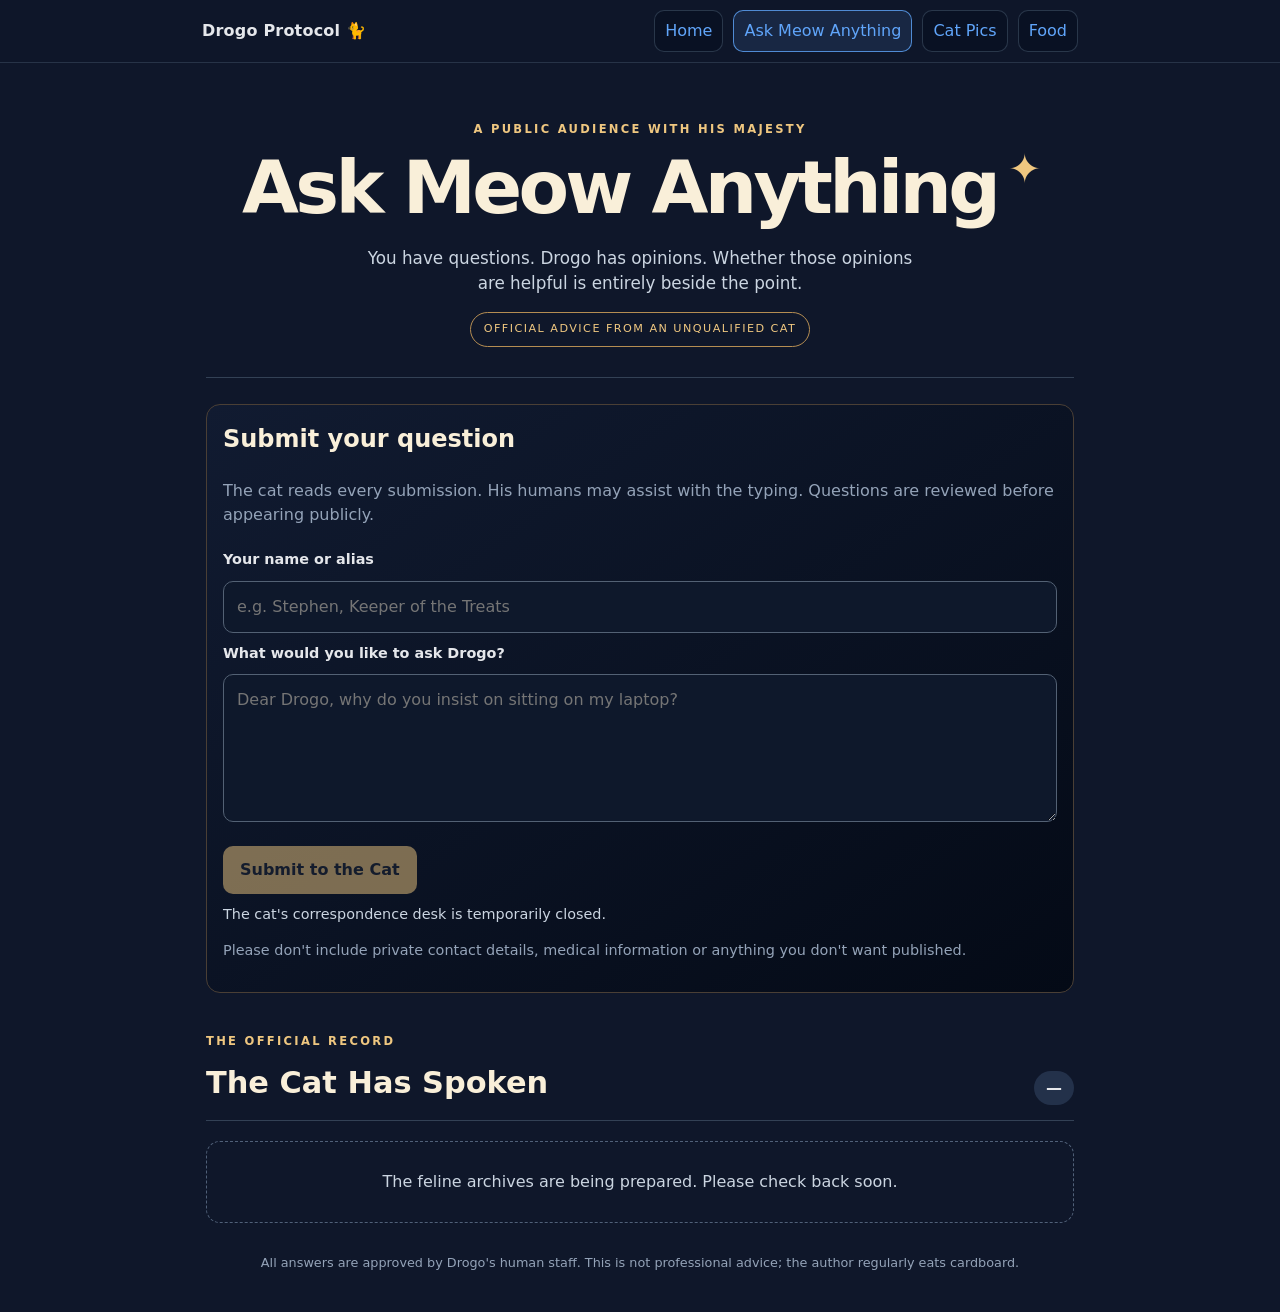
==== ask-meow-anything/index.html @ 79430a99 "Add Ask Meow Anything public board, moderation UI and scoped CSP" ====
<!doctype html>
<html lang="en">
<head>
  <meta charset="utf-8">
  <meta name="viewport" content="width=device-width,initial-scale=1">
  <meta name="description" content="Ask Drogo anything. A magnificently opinionated cat answers life's burning questions.">
  <title>Ask Meow Anything · Drogo Protocol</title>
  <link rel="stylesheet" href="/assets/style.css">
  <link rel="stylesheet" href="/assets/ama.css">
  <script src="/assets/ama.js" defer></script>
</head>
<body>
<div class="navwrap"><nav class="nav">
  <div class="brand">Drogo Protocol 🐈</div>
  <div class="menu">
    <a href="/">Home</a>
    <a class="active" href="/ask-meow-anything/">Ask Meow Anything</a>
    <a href="/cat-pics/">Cat Pics</a>
    <a href="/food/">Food</a>
  </div>
</nav></div>
<main class="container">
  <header class="ama-hero">
    <p class="ama-eyebrow">A PUBLIC AUDIENCE WITH HIS MAJESTY</p>
    <h1>Ask Meow Anything<span class="ama-paw"> ✦</span></h1>
    <p class="ama-lede">You have questions. Drogo has opinions. Whether those opinions are helpful is entirely beside the point.</p>
    <span class="ama-seal">Official advice from an unqualified cat</span>
  </header>

  <section class="card ama-form-card" aria-labelledby="ask-title">
    <h2 id="ask-title">Submit your question</h2>
    <p class="muted">The cat reads every submission. His humans may assist with the typing. Questions are reviewed before appearing publicly.</p>
    <form id="ama-form" novalidate>
      <label for="ask-name">Your name or alias</label>
      <input id="ask-name" name="name" maxlength="60" required autocomplete="nickname" placeholder="e.g. Stephen, Keeper of the Treats">
      <label for="ask-question">What would you like to ask Drogo?</label>
      <textarea id="ask-question" name="question" maxlength="1200" minlength="10" rows="5" required placeholder="Dear Drogo, why do you insist on sitting on my laptop?"></textarea>
      <div class="ama-trap" aria-hidden="true"><label for="ask-website">Leave blank</label><input id="ask-website" name="website" tabindex="-1" autocomplete="off"></div>
      <div id="turnstile-container" aria-label="Spam verification"></div>
      <button class="ama-button" type="submit" id="ask-submit" disabled>Submit to the Cat</button>
      <p class="ama-status" id="ama-status" role="status" aria-live="polite">Checking whether the royal correspondence desk is open…</p>
    </form>
    <p class="muted small">Please don't include private contact details, medical information or anything you don't want published.</p>
  </section>

  <section class="ama-answers" aria-labelledby="answers-title">
    <div class="ama-section-head"><div><p class="ama-eyebrow">THE OFFICIAL RECORD</p><h2 id="answers-title">The Cat Has Spoken</h2></div><span class="ama-count" id="ama-count">…</span></div>
    <div id="ama-questions" aria-live="polite"><p class="muted">Consulting the feline archives…</p></div>
  </section>
  <p class="ama-footnote">All answers are approved by Drogo's human staff. This is not professional advice; the author regularly eats cardboard.</p>
</main>
</body>
</html>
---- assets/style.css ----
:root{
  --bg:#0f172a; --card:#020617; --text:#e5e7eb; --muted:#94a3b8;
  --line:#334155; --accent:#60a5fa; --warn:#f59e0b; --danger:#ef4444;
  --radius:14px;
}
*{box-sizing:border-box}
body{margin:0;font-family:system-ui,-apple-system,BlinkMacSystemFont,"Segoe UI",sans-serif;background:var(--bg);color:var(--text);line-height:1.5}
a{color:var(--accent);text-decoration:none}
a:hover{text-decoration:underline}
.container{max-width:900px;margin:auto;padding:16px}
.card{background:var(--card);border-radius:var(--radius);padding:16px;margin-top:16px}
h1{font-size:clamp(22px,4vw,34px);margin:0 0 6px}
h2{margin:22px 0 8px;border-bottom:1px solid var(--line);padding-bottom:6px}
.muted{color:var(--muted)}
.warning{background:#451a03;border-left:5px solid var(--warn);padding:12px;border-radius:10px;margin-top:14px}
.danger{background:#450a0a;border-left:5px solid var(--danger);padding:12px;border-radius:10px;margin-top:14px}

/* Nav */
.navwrap{position:sticky;top:0;z-index:50;background:rgba(15,23,42,.92);backdrop-filter:blur(8px);border-bottom:1px solid rgba(51,65,85,.7)}
.nav{max-width:900px;margin:auto;padding:10px 12px;display:flex;align-items:center;justify-content:space-between;gap:10px}
.brand{font-weight:800;letter-spacing:.2px}
.menu{display:flex;gap:10px;flex-wrap:wrap;justify-content:flex-end}
.menu a{padding:8px 10px;border-radius:10px;border:1px solid rgba(51,65,85,.8);background:rgba(2,6,23,.25)}
.menu a.active{border-color:rgba(96,165,250,.8);background:rgba(96,165,250,.12)}

/* Video */
.heroVideo{margin-top:14px;border-radius:18px;overflow:hidden;border:1px solid rgba(51,65,85,.9)}
.heroVideo video{width:100%;height:auto;display:block}
.small{font-size:.9em}
---- assets/ama.css ----
:root{--ama-gold:#efc780;--ama-light:#f9efd9}
.ama-hero{padding:42px 10px 30px;text-align:center;border-bottom:1px solid var(--line);position:relative}
.ama-eyebrow{color:var(--ama-gold);font-size:.72rem;letter-spacing:.2em;font-weight:800;text-transform:uppercase;margin:0 0 10px}
.ama-hero h1{font-size:clamp(2.4rem,7vw,4.6rem);line-height:1.08;letter-spacing:-.05em;color:var(--ama-light);margin:0}
.ama-paw{font-size:.55em;color:var(--ama-gold);vertical-align:top}
.ama-lede{max-width:550px;margin:18px auto 16px;color:#cbd5e1;font-size:1.05rem}
.ama-seal{display:inline-block;border:1px solid #b58d52;color:var(--ama-gold);font-size:.7rem;text-transform:uppercase;letter-spacing:.13em;border-radius:30px;padding:8px 13px}
.ama-form-card{margin-top:26px;border:1px solid #4a3f35;background:linear-gradient(145deg,#111b31,#040a16)}
.ama-form-card h2{border:0;margin:0 0 8px;color:var(--ama-light)}
#ama-form{display:grid;gap:10px;margin-top:22px}
#ama-form label{font-weight:700;font-size:.9rem}
#ama-form input,#ama-form textarea,.ama-answer-input{width:100%;border:1px solid #536174;border-radius:10px;color:var(--text);padding:13px;background:#0e182b;font:inherit;resize:vertical}
#ama-form input:focus,#ama-form textarea:focus,.ama-answer-input:focus{outline:2px solid var(--ama-gold);outline-offset:2px}
#turnstile-container{min-height:0;margin-top:4px}
.ama-button{font:inherit;font-weight:800;color:#1d2535;background:var(--ama-gold);border:0;border-radius:10px;padding:12px 17px;cursor:pointer;justify-self:start}
.ama-button:disabled{cursor:not-allowed;opacity:.5}
.ama-button-secondary{color:var(--text);border:1px solid #64748b;background:transparent}
.ama-status{font-size:.9rem;color:#cbd5e1;margin:0}
.ama-trap{position:absolute;left:-10000px;width:1px;height:1px;overflow:hidden}
.ama-answers{margin-top:40px}
.ama-section-head{display:flex;justify-content:space-between;align-items:end;gap:12px;border-bottom:1px solid var(--line);margin-bottom:20px}
.ama-section-head h2{margin:0 0 14px;border:0;padding:0;color:var(--ama-light);font-size:1.9rem}
.ama-count{background:#23314a;padding:5px 12px;border-radius:99px;margin-bottom:15px;font-weight:700}
.ama-qa{border:1px solid #344259;background:#0c1426;border-radius:14px;padding:22px;margin:18px 0}
.ama-meta{font-size:.8rem;text-transform:uppercase;letter-spacing:.1em;color:var(--ama-gold);font-weight:700}
.ama-question{font-size:1.12rem;color:#f3f4f6;margin:12px 0 20px;white-space:pre-wrap;overflow-wrap:anywhere}
.ama-answer{border-left:3px solid var(--ama-gold);padding:3px 0 3px 18px;white-space:pre-wrap;color:#d5dbe4;overflow-wrap:anywhere}
.ama-answer strong{color:var(--ama-gold)}
.ama-footnote{color:var(--muted);font-size:.8rem;margin:30px 0 24px;text-align:center}
.ama-empty{border:1px dashed #506078;border-radius:14px;padding:28px;text-align:center;color:#cbd5e1}
.ama-admin-controls{display:flex;flex-wrap:wrap;gap:10px;margin-top:12px}
.ama-admin-controls textarea{width:100%;min-height:100px}
@media(max-width:550px){.ama-hero{padding-top:28px}.ama-qa{padding:16px}.ama-form-card{padding:18px}}
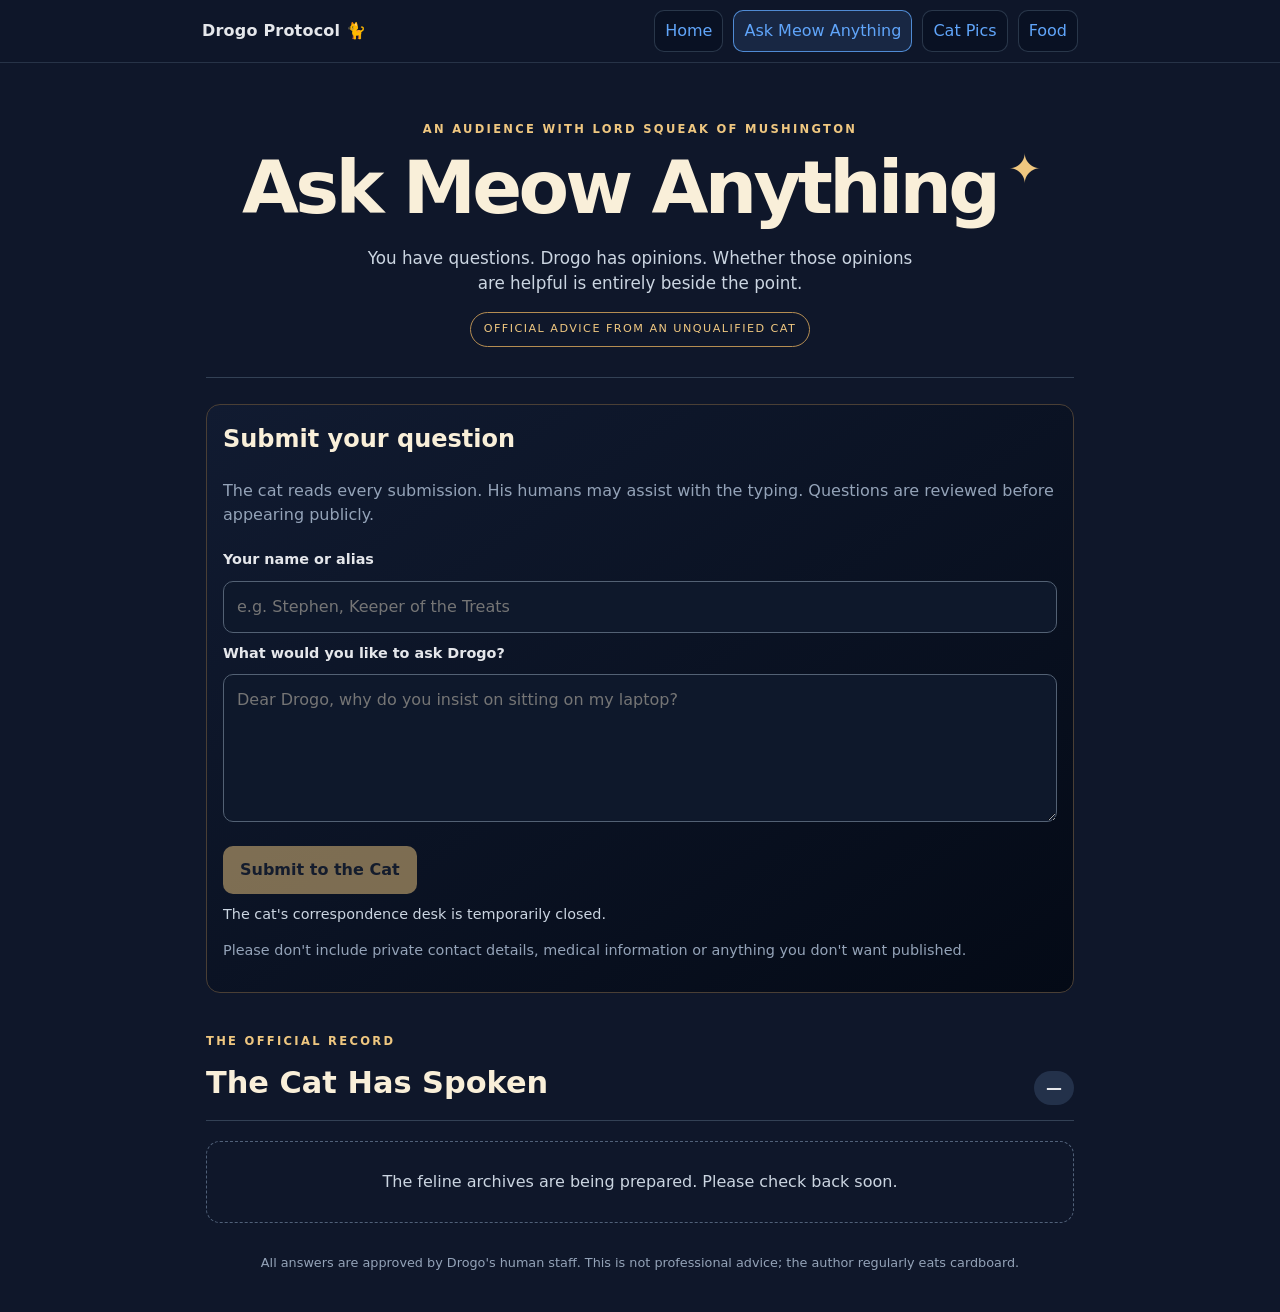
==== commit b41766d7: "Give Lord Squeak of Mushington his proper introduction" ====
--- a/ask-meow-anything/index.html
+++ b/ask-meow-anything/index.html
@@ -21,7 +21,7 @@
 </nav></div>
 <main class="container">
   <header class="ama-hero">
-    <p class="ama-eyebrow">A PUBLIC AUDIENCE WITH HIS MAJESTY</p>
+    <p class="ama-eyebrow">AN AUDIENCE WITH LORD SQUEAK OF MUSHINGTON</p>
     <h1>Ask Meow Anything<span class="ama-paw"> ✦</span></h1>
     <p class="ama-lede">You have questions. Drogo has opinions. Whether those opinions are helpful is entirely beside the point.</p>
     <span class="ama-seal">Official advice from an unqualified cat</span>
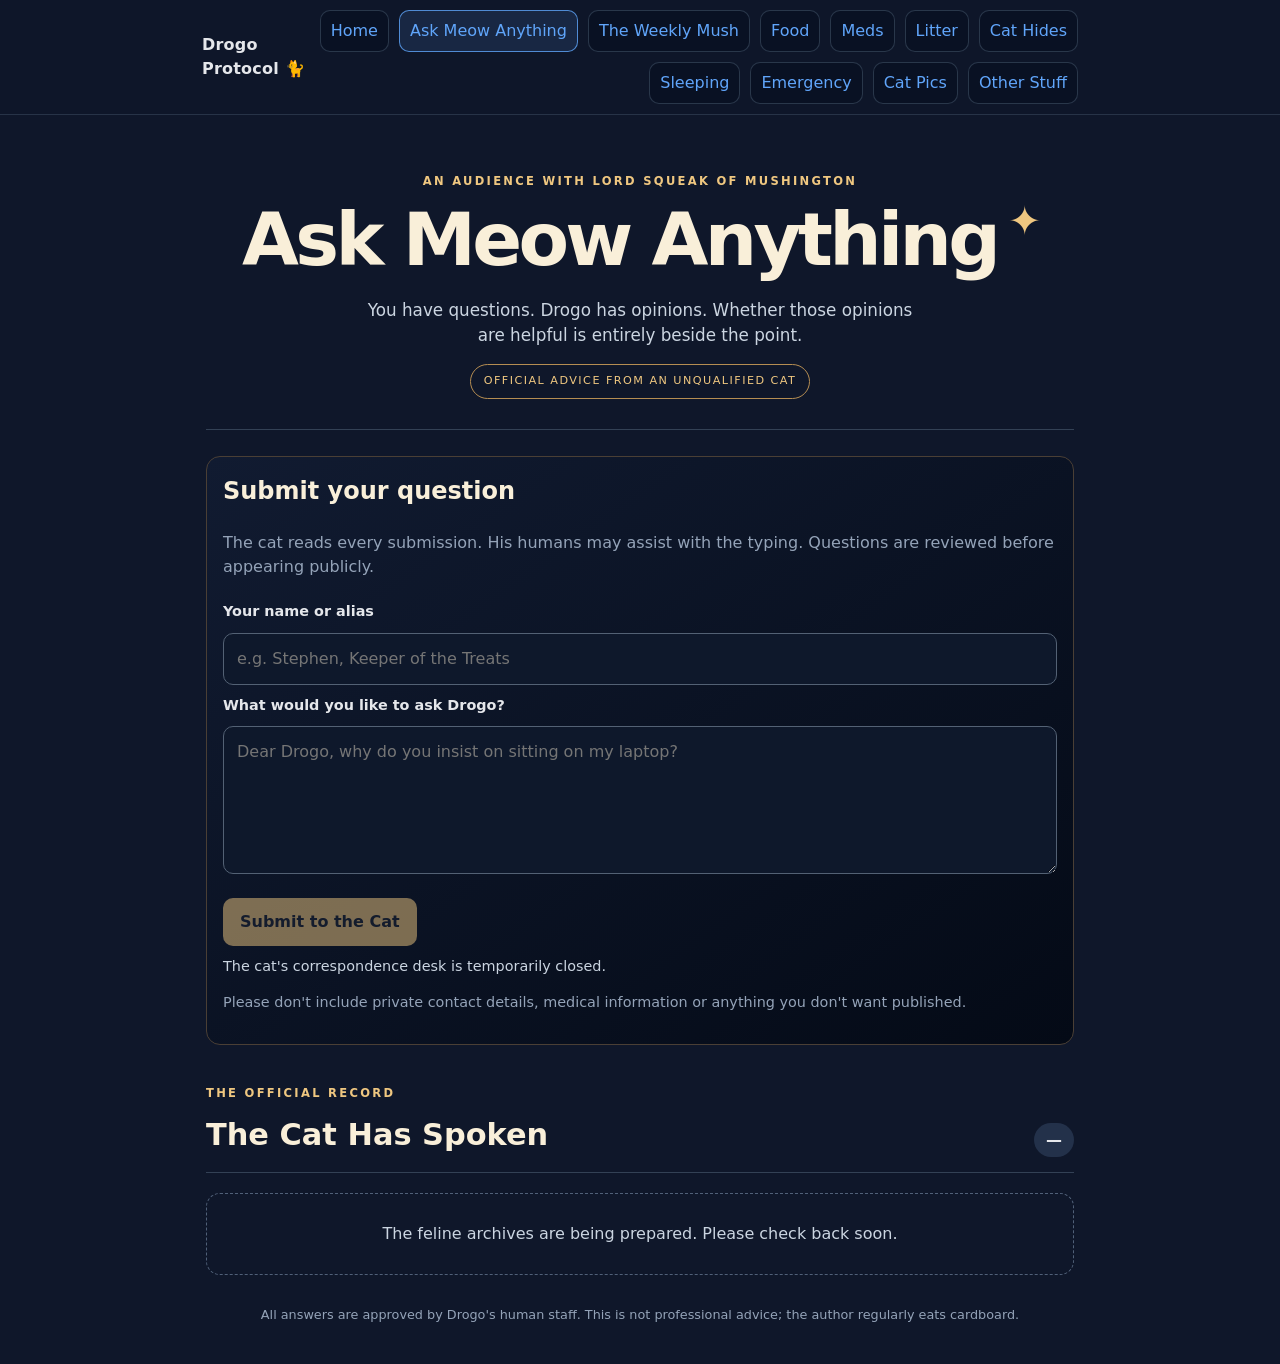
==== commit 3917cdbe: "Unify public navigation across all pages with accessible mobile menu" ====
--- a/ask-meow-anything/index.html
+++ b/ask-meow-anything/index.html
@@ -8,15 +8,26 @@
   <link rel="stylesheet" href="/assets/style.css">
   <link rel="stylesheet" href="/assets/ama.css">
   <script src="/assets/ama.js" defer></script>
+  <script src="/assets/site-nav.js" defer></script>
 </head>
 <body>
-<div class="navwrap"><nav class="nav">
+<div class="navwrap"><nav class="nav" aria-label="Main navigation">
   <div class="brand">Drogo Protocol 🐈</div>
-  <div class="menu">
-    <a href="/">Home</a>
-    <a class="active" href="/ask-meow-anything/">Ask Meow Anything</a>
-    <a href="/cat-pics/">Cat Pics</a>
-    <a href="/food/">Food</a>
+  <button type="button" class="nav-toggle" aria-controls="primary-navigation" aria-expanded="false" aria-label="Toggle main navigation">
+    <span aria-hidden="true">☰</span> Menu
+  </button>
+  <div class="menu" id="primary-navigation">
+      <a href="/">Home</a>
+      <a href="/ask-meow-anything/" class="active" aria-current="page">Ask Meow Anything</a>
+      <a href="/weekly-mush/">The Weekly Mush</a>
+      <a href="/food/">Food</a>
+      <a href="/meds/">Meds</a>
+      <a href="/litter/">Litter</a>
+      <a href="/cat-hides/">Cat Hides</a>
+      <a href="/sleeping/">Sleeping</a>
+      <a href="/emergency/">Emergency</a>
+      <a href="/cat-pics/">Cat Pics</a>
+      <a href="/other-stuff/">Other Stuff</a>
   </div>
 </nav></div>
 <main class="container">
--- a/assets/style.css
+++ b/assets/style.css
@@ -27,3 +27,16 @@
 .heroVideo{margin-top:14px;border-radius:18px;overflow:hidden;border:1px solid rgba(51,65,85,.9)}
 .heroVideo video{width:100%;height:auto;display:block}
 .small{font-size:.9em}
+
+/* Consistent primary navigation, compact on phones. */
+.nav-toggle{display:none;align-items:center;justify-content:center;gap:8px;border:1px solid var(--line);border-radius:10px;color:var(--text);background:rgba(2,6,23,.55);font:inherit;font-weight:700;cursor:pointer;padding:8px 12px}
+.nav-toggle:focus-visible,.menu a:focus-visible{outline:2px solid var(--accent);outline-offset:3px}
+.menu a[aria-current="page"]{border-color:rgba(96,165,250,.8);background:rgba(96,165,250,.12)}
+@media(max-width:760px){
+  .nav{flex-wrap:wrap;gap:8px;padding:10px 12px}
+  .brand{flex:1;min-width:0}
+  .navwrap.nav-ready .nav-toggle{display:inline-flex}
+  .nav .menu{width:100%;flex:0 0 100%;display:flex;flex-direction:column;align-items:stretch;justify-content:flex-start;gap:4px;max-height:65vh;overflow-y:auto;overscroll-behavior:contain}
+  .navwrap.nav-ready .menu:not(.is-open){display:none}
+  .nav .menu a{display:block;text-align:left;padding:9px 12px}
+}
--- a/assets/ama.css
+++ b/assets/ama.css
@@ -26,6 +26,13 @@
 .ama-question{font-size:1.12rem;color:#f3f4f6;margin:12px 0 20px;white-space:pre-wrap;overflow-wrap:anywhere}
 .ama-answer{border-left:3px solid var(--ama-gold);padding:3px 0 3px 18px;white-space:pre-wrap;color:#d5dbe4;overflow-wrap:anywhere}
 .ama-answer strong{color:var(--ama-gold)}
+.ama-answer-row{display:flex;align-items:flex-start;gap:16px;margin-top:10px}
+.ama-answer-avatar{width:104px;height:104px;object-fit:cover;flex:0 0 104px;border:1px solid #6e5a38;border-radius:14px;background:#172033}
+.ama-answer-avatar[hidden]{display:none}
+.ama-answer-row .ama-answer{min-width:0;flex:1}
+@media(max-width:480px){.ama-answer-avatar{width:74px;height:74px;flex-basis:74px}.ama-answer-row{gap:10px}.ama-answer-row .ama-answer{padding-left:12px}}
+@media(prefers-reduced-motion:reduce){.ama-answer-avatar{display:none}}
+
 .ama-footnote{color:var(--muted);font-size:.8rem;margin:30px 0 24px;text-align:center}
 .ama-empty{border:1px dashed #506078;border-radius:14px;padding:28px;text-align:center;color:#cbd5e1}
 .ama-admin-controls{display:flex;flex-wrap:wrap;gap:10px;margin-top:12px}
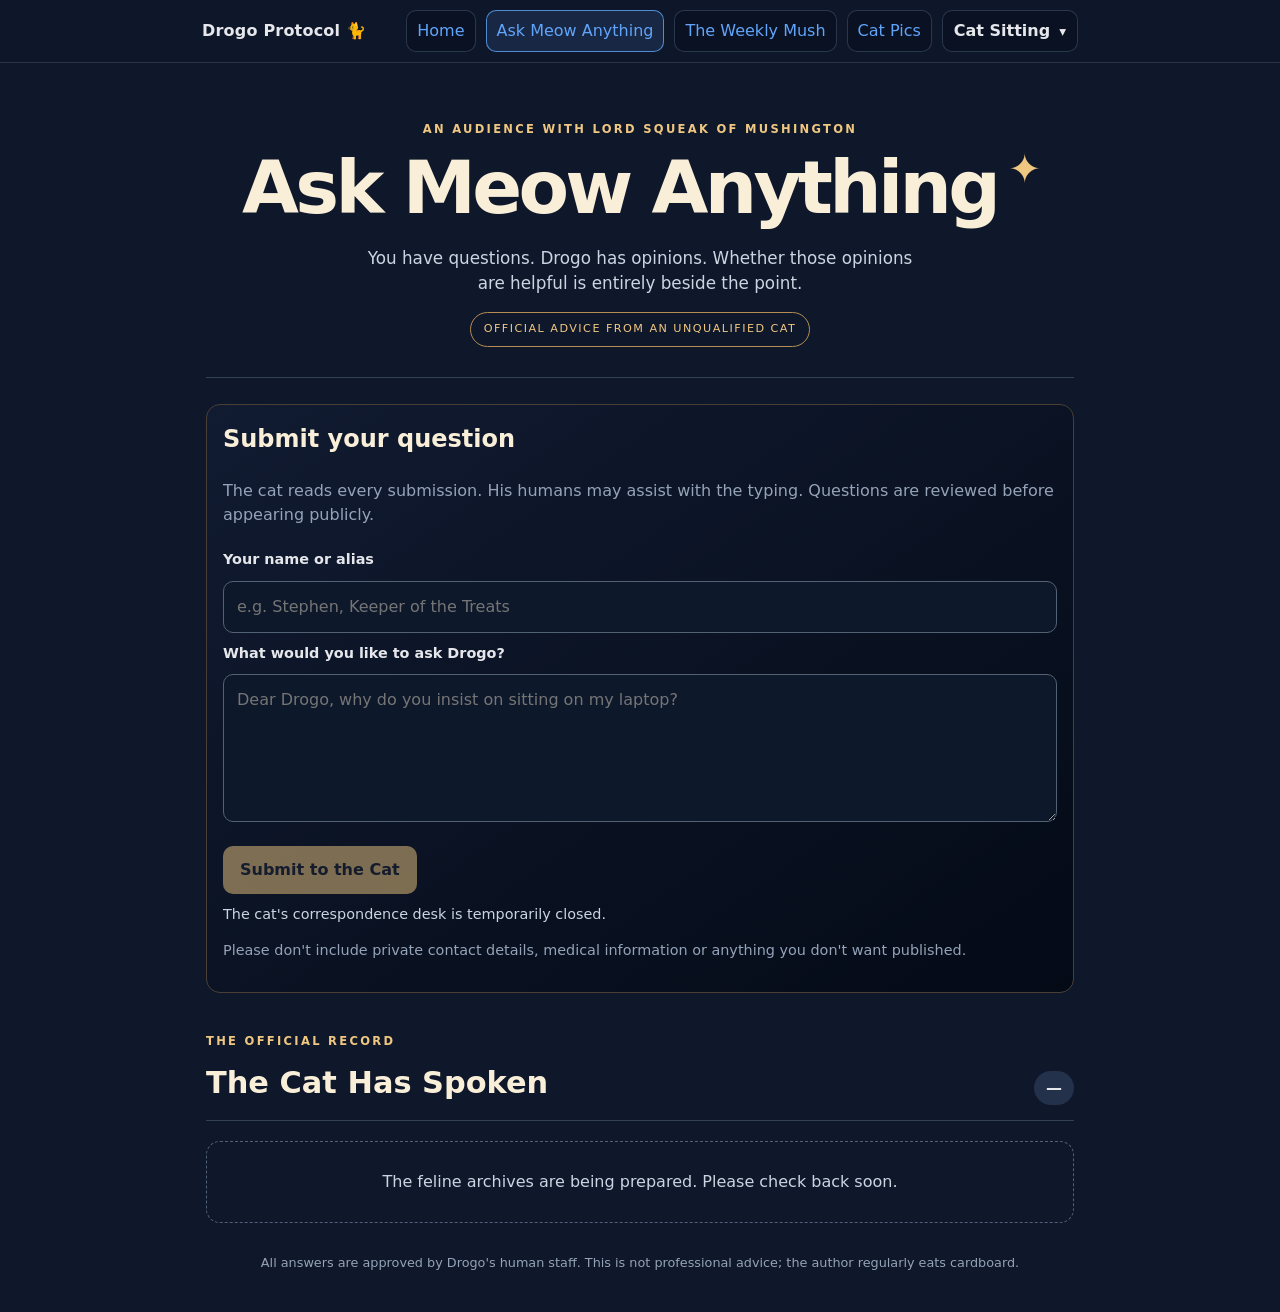
==== commit ed35bfa7: "Group sitter guidance under a responsive Cat Sitting dropdown and refresh home introduction" ====
--- a/ask-meow-anything/index.html
+++ b/ask-meow-anything/index.html
@@ -5,10 +5,10 @@
   <meta name="viewport" content="width=device-width,initial-scale=1">
   <meta name="description" content="Ask Drogo anything. A magnificently opinionated cat answers life's burning questions.">
   <title>Ask Meow Anything · Drogo Protocol</title>
-  <link rel="stylesheet" href="/assets/style.css">
+  <link rel="stylesheet" href="/assets/style.css?v=sitter-nav-1">
   <link rel="stylesheet" href="/assets/ama.css">
   <script src="/assets/ama.js" defer></script>
-  <script src="/assets/site-nav.js" defer></script>
+  <script src="/assets/site-nav.js?v=sitter-nav-1" defer></script>
 </head>
 <body>
 <div class="navwrap"><nav class="nav" aria-label="Main navigation">
@@ -20,14 +20,19 @@
       <a href="/">Home</a>
       <a href="/ask-meow-anything/" class="active" aria-current="page">Ask Meow Anything</a>
       <a href="/weekly-mush/">The Weekly Mush</a>
-      <a href="/food/">Food</a>
-      <a href="/meds/">Meds</a>
-      <a href="/litter/">Litter</a>
-      <a href="/cat-hides/">Cat Hides</a>
-      <a href="/sleeping/">Sleeping</a>
-      <a href="/emergency/">Emergency</a>
       <a href="/cat-pics/">Cat Pics</a>
-      <a href="/other-stuff/">Other Stuff</a>
+      <details class="sitter-dropdown">
+        <summary>Cat Sitting <span class="sitter-chevron" aria-hidden="true">▾</span></summary>
+        <div class="sitter-dropdown-links">
+          <a href="/food/">Food</a>
+          <a href="/meds/">Medication</a>
+          <a href="/litter/">Litter</a>
+          <a href="/cat-hides/">Cat Hides</a>
+          <a href="/sleeping/">Sleeping</a>
+          <a href="/emergency/">Emergency</a>
+          <a href="/other-stuff/">Other Stuff</a>
+        </div>
+      </details>
   </div>
 </nav></div>
 <main class="container">
--- a/assets/style.css
+++ b/assets/style.css
@@ -40,3 +40,56 @@
   .navwrap.nav-ready .menu:not(.is-open){display:none}
   .nav .menu a{display:block;text-align:left;padding:9px 12px}
 }
+
+/* Only inserted by JavaScript after Cloudflare Access confirms staff access. */
+.staff-shortcuts{position:fixed;right:16px;bottom:16px;z-index:90;color:var(--text);font:inherit}
+.staff-shortcuts summary{list-style:none;cursor:pointer;user-select:none;padding:11px 16px;background:#173354;color:#f8fafc;border:1px solid #60a5fa;border-radius:12px;font-weight:750;box-shadow:0 8px 28px rgba(0,0,0,.42)}
+.staff-shortcuts summary::-webkit-details-marker{display:none}
+.staff-shortcuts summary:hover,.staff-shortcuts[open] summary{background:#22517a}
+.staff-shortcuts summary:focus-visible,.staff-shortcuts a:focus-visible{outline:3px solid #93c5fd;outline-offset:3px}
+.staff-shortcuts-links{position:absolute;bottom:calc(100% + 9px);right:0;min-width:215px;display:flex;flex-direction:column;gap:4px;padding:8px;border-radius:12px;border:1px solid var(--line);background:#111e35;box-shadow:0 10px 36px rgba(0,0,0,.55)}
+.staff-shortcuts-links a{display:block;padding:10px 12px;border-radius:8px;color:#e5e7eb}
+.staff-shortcuts-links a:hover,.staff-shortcuts-links a[aria-current="page"]{background:#244768;text-decoration:none}
+@media(max-width:420px){.staff-shortcuts{right:12px;bottom:12px}.staff-shortcuts summary{padding:9px 12px}.staff-shortcuts-links{min-width:210px}}
+
+/* Cat Sitting dropdown. Native <details> remains usable without JavaScript. */
+.menu .sitter-dropdown{position:relative;min-width:0}
+.menu .sitter-dropdown summary{
+ list-style:none;display:flex;align-items:center;justify-content:space-between;gap:9px;
+ padding:8px 11px;border-radius:10px;border:1px solid rgba(51,65,85,.8);
+ background:rgba(2,6,23,.25);color:var(--text);cursor:pointer;font-weight:650;user-select:none
+}
+.menu .sitter-dropdown summary::-webkit-details-marker{display:none}
+.menu .sitter-dropdown summary:hover,.menu .sitter-dropdown[open] summary{
+ border-color:rgba(96,165,250,.75);background:#1a3150
+}
+.menu .sitter-dropdown.is-current summary{
+ border-color:rgba(96,165,250,.8);background:rgba(96,165,250,.12)
+}
+.menu .sitter-dropdown summary:focus-visible{
+ outline:2px solid var(--accent);outline-offset:3px
+}
+.sitter-chevron{display:inline-block;transition:transform .16s ease;font-size:.85em}
+.sitter-dropdown[open] .sitter-chevron{transform:rotate(180deg)}
+.sitter-dropdown-links{
+ position:absolute;z-index:70;right:0;top:calc(100% + 7px);
+ display:flex;flex-direction:column;gap:4px;min-width:210px;
+ max-height:min(70vh,460px);overflow-y:auto;
+ padding:9px;background:#101c30;border:1px solid #435675;border-radius:12px;
+ box-shadow:0 14px 32px rgba(0,0,0,.5)
+}
+.menu .sitter-dropdown-links a{display:block;white-space:nowrap;padding:9px 12px;border:0;background:transparent}
+.menu .sitter-dropdown-links a:hover,.menu .sitter-dropdown-links a.active{
+ background:#254263;text-decoration:none
+}
+.home-intro-subtitle{display:block;margin-top:4px;font-size:.96em}
+@media(max-width:760px){
+ .nav .menu .sitter-dropdown{width:100%}
+ .nav .menu .sitter-dropdown summary{padding:10px 12px}
+ .nav .menu .sitter-dropdown-links{
+  position:static;min-width:0;max-height:none;overflow:visible;box-shadow:none;
+  margin:5px 0 2px 12px;padding:5px 0 5px 8px;background:transparent;
+  border:0;border-left:2px solid #536b89;border-radius:0
+ }
+ .nav .menu .sitter-dropdown-links a{white-space:normal;padding:9px 12px}
+}
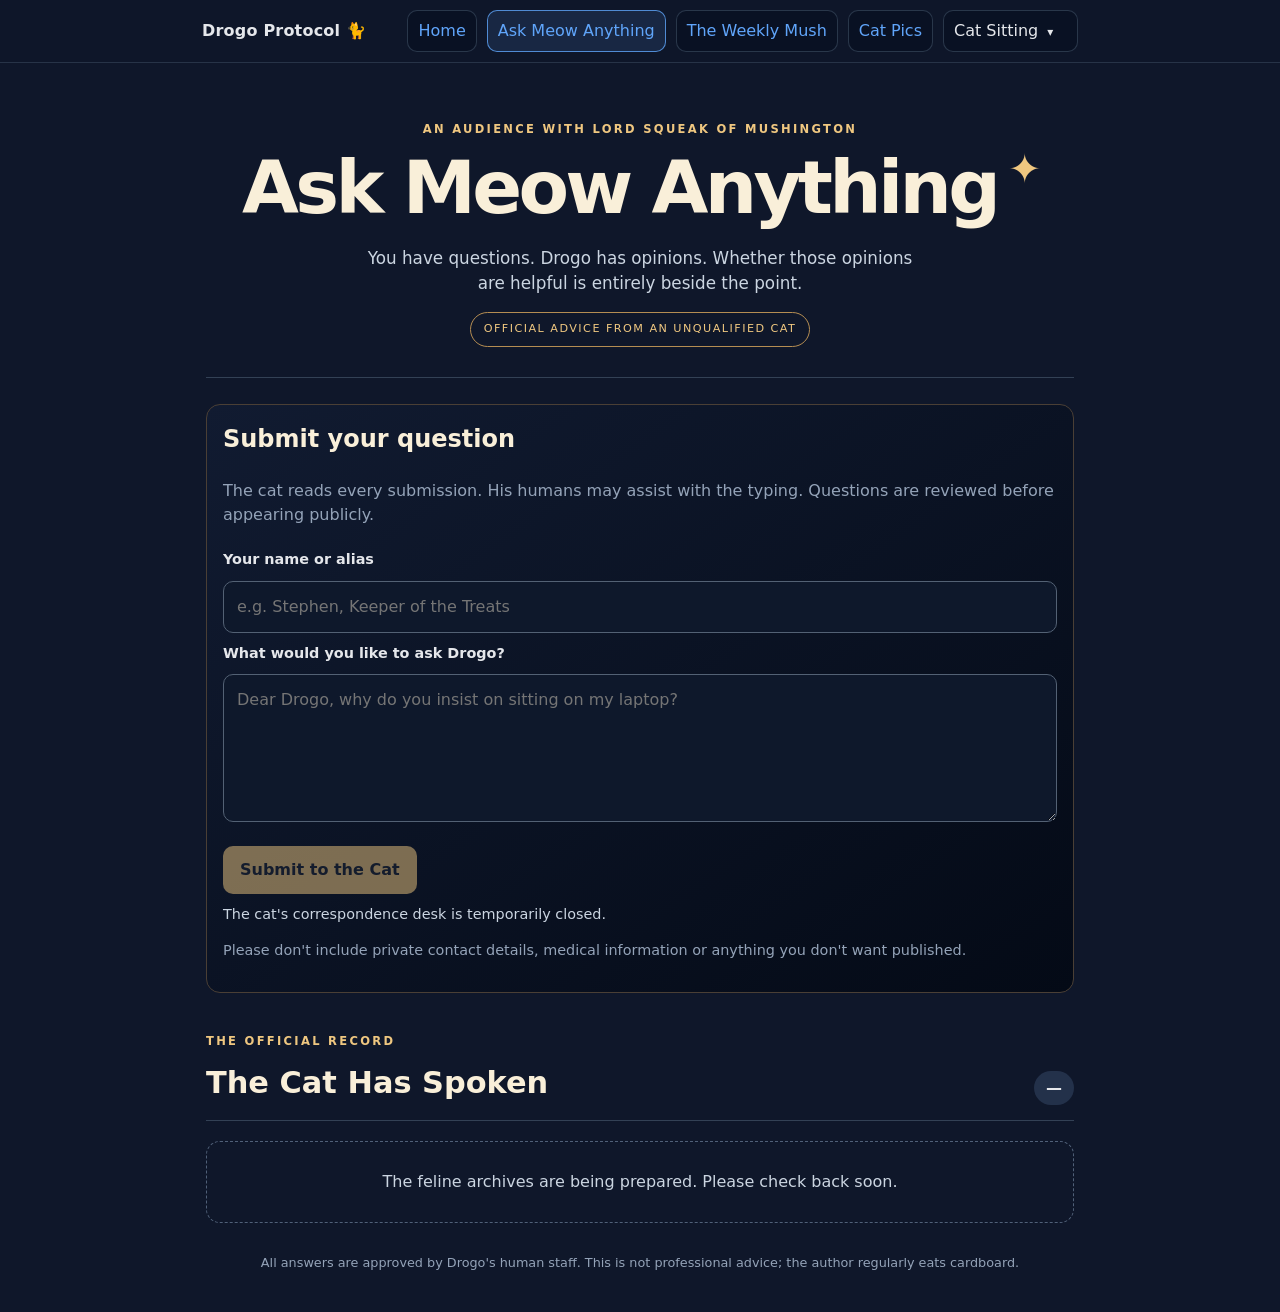
==== commit 5b9380d2: "Group cat-care pages into Cat Sitting dropdown and refresh homepage introduction" ====
--- a/ask-meow-anything/index.html
+++ b/ask-meow-anything/index.html
@@ -21,17 +21,19 @@
       <a href="/ask-meow-anything/" class="active" aria-current="page">Ask Meow Anything</a>
       <a href="/weekly-mush/">The Weekly Mush</a>
       <a href="/cat-pics/">Cat Pics</a>
-      <details class="sitter-dropdown">
-        <summary>Cat Sitting <span class="sitter-chevron" aria-hidden="true">▾</span></summary>
-        <div class="sitter-dropdown-links">
+      <details class="nav-submenu">
+        <summary>Cat Sitting <span aria-hidden="true" class="nav-chevron">▾</span></summary>
+        <div class="nav-submenu-links">
           <a href="/food/">Food</a>
-          <a href="/meds/">Medication</a>
+          <a href="/meds/">Meds</a>
           <a href="/litter/">Litter</a>
           <a href="/cat-hides/">Cat Hides</a>
           <a href="/sleeping/">Sleeping</a>
           <a href="/emergency/">Emergency</a>
           <a href="/other-stuff/">Other Stuff</a>
         </div>
+      </details>
+  </div>
       </details>
   </div>
 </nav></div>
--- a/assets/style.css
+++ b/assets/style.css
@@ -93,3 +93,16 @@
  }
  .nav .menu .sitter-dropdown-links a{white-space:normal;padding:9px 12px}
 }
+
+
+/* Cat Sitting dropdown for desktop and compact mobile navigation. */
+.nav-submenu{position:relative;min-width:135px}
+.nav-submenu summary{list-style:none;cursor:pointer;user-select:none;padding:8px 10px;border-radius:10px;border:1px solid rgba(51,65,85,.8);background:rgba(2,6,23,.25);white-space:nowrap}
+.nav-submenu summary::-webkit-details-marker{display:none}
+.nav-submenu summary.active,.nav-submenu[open]>summary{border-color:rgba(96,165,250,.8);background:rgba(96,165,250,.12)}
+.nav-chevron{font-size:.75em;margin-left:4px}
+.nav-submenu-links{position:absolute;top:calc(100% + 7px);right:0;min-width:190px;display:flex;flex-direction:column;gap:4px;padding:8px;border-radius:12px;border:1px solid var(--line);background:#111e35;box-shadow:0 10px 28px rgba(0,0,0,.45);z-index:52}
+.nav-submenu:not([open]) .nav-submenu-links{display:none}
+.menu .nav-submenu-links a{display:block;text-align:left}
+.nav-submenu summary:focus-visible{outline:2px solid var(--accent);outline-offset:3px}
+@media(max-width:760px){.nav-submenu{width:100%}.nav-submenu summary{padding:9px 12px}.nav-submenu-links{position:static;box-shadow:none;margin:5px 0 4px 10px;min-width:0}.nav .nav-submenu-links a{padding:9px 12px}}
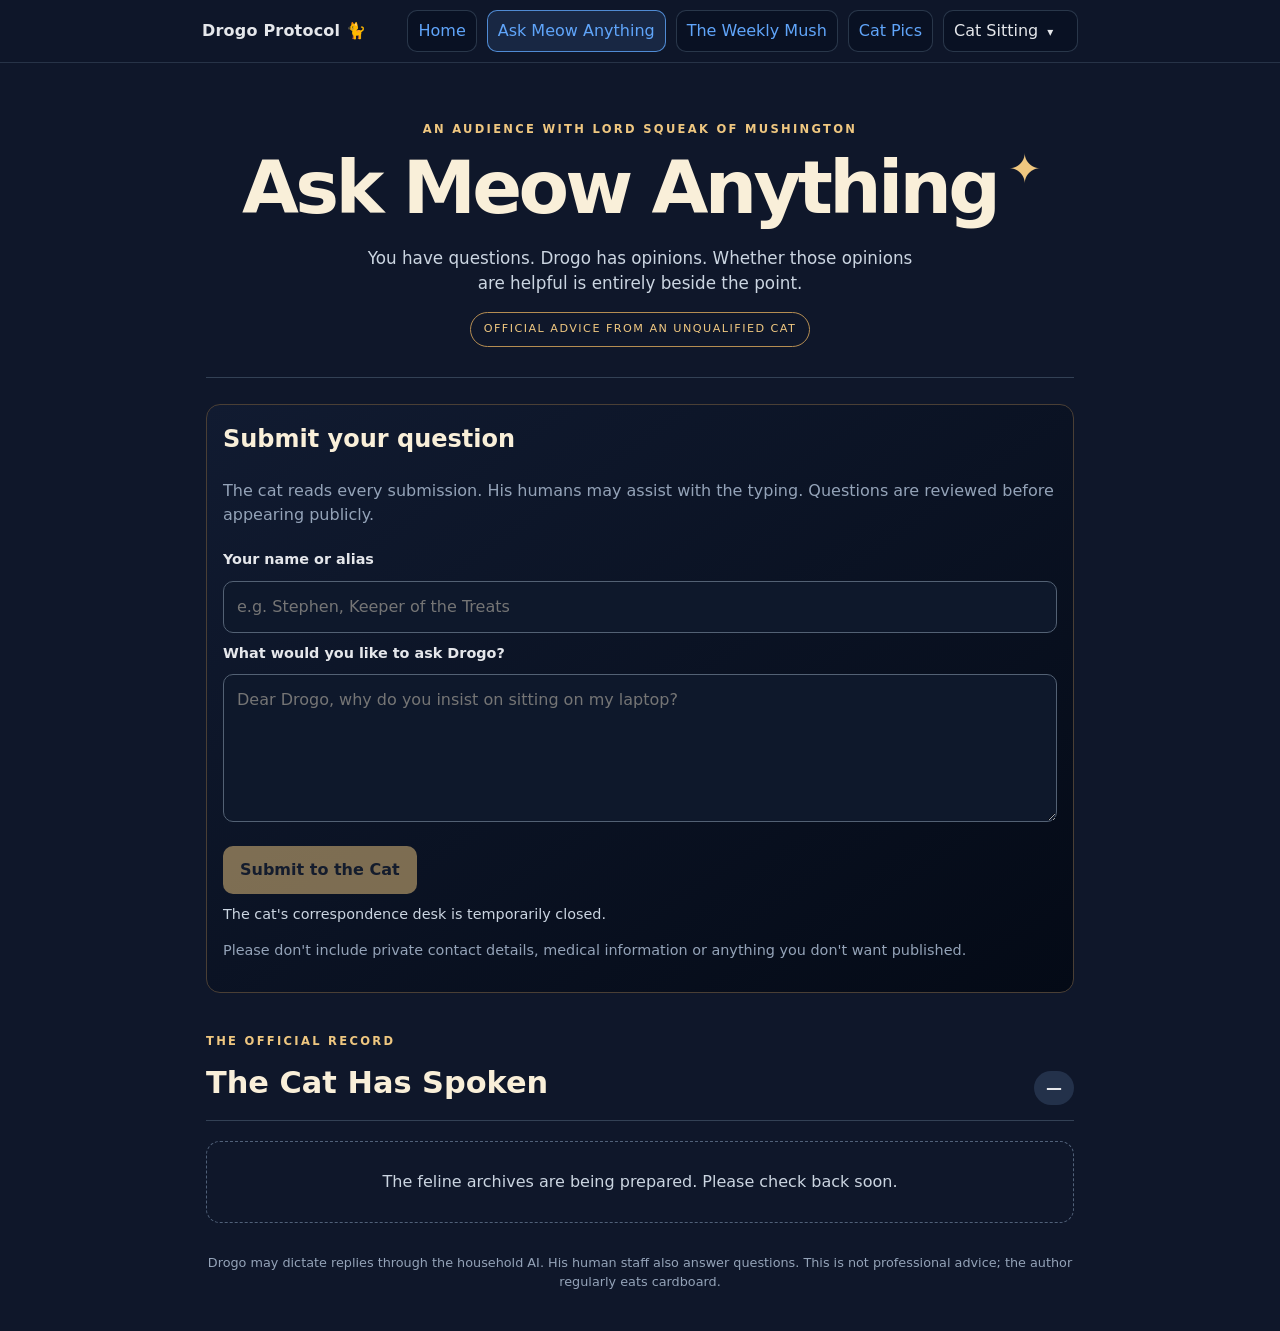
==== commit 368b01f6: "Answer fresh AMA submissions with Ripper's local Ollama model" ====
--- a/ask-meow-anything/index.html
+++ b/ask-meow-anything/index.html
@@ -65,7 +65,7 @@
     <div class="ama-section-head"><div><p class="ama-eyebrow">THE OFFICIAL RECORD</p><h2 id="answers-title">The Cat Has Spoken</h2></div><span class="ama-count" id="ama-count">…</span></div>
     <div id="ama-questions" aria-live="polite"><p class="muted">Consulting the feline archives…</p></div>
   </section>
-  <p class="ama-footnote">All answers are approved by Drogo's human staff. This is not professional advice; the author regularly eats cardboard.</p>
+  <p class="ama-footnote">Drogo may dictate replies through the household AI. His human staff also answer questions. This is not professional advice; the author regularly eats cardboard.</p>
 </main>
 </body>
 </html>
